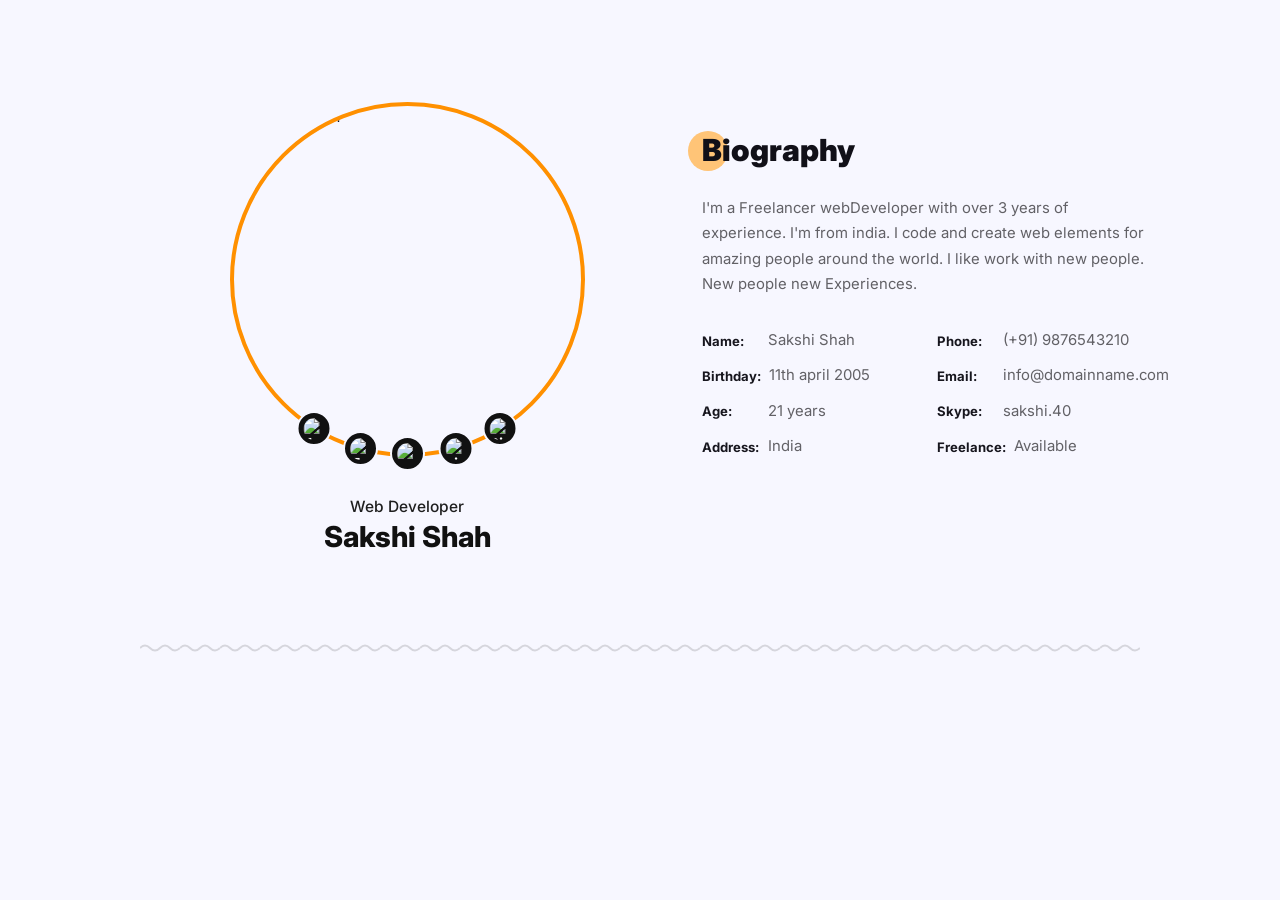
==== components/About.html @ a533b9fd "Add reusable portfolio components and styles" ====
<!DOCTYPE html>
<html lang="en">
<head>
    <meta charset="UTF-8" />
    <meta name="viewport" content="width=device-width, initial-scale=1.0" />
    <title>About</title>
    <link rel="stylesheet" href="../style/style.css" />
    <link rel="stylesheet" href="../style/about.css" />
</head>
<body>
    <section class="about" id="about">
        <div class="about-left">
            <div class="profile-wrap">
                <img src="../src/image0.png" alt="Sakshi Shah" />
                <div class="socials">
                    <a href="#" aria-label="Facebook"><img src="../src/icons/facebook.png" alt="Facebook" /></a>
                    <a href="#" aria-label="Twitter"><img src="../src/icons/twitter.png" alt="Twitter" /></a>
                    <a href="#" aria-label="Instagram"><img src="../src/icons/insta.png" alt="Instagram" /></a>
                    <a href="#" aria-label="LinkedIn"><img src="../src/icons/linkedin.png" alt="LinkedIn" /></a>
                    <a href="#" aria-label="Pinterest"><img src="../src/icons/pintrest.png" alt="Pinterest" /></a>
                </div>
            </div>
            <div class="role">Web Developer</div>
            <h3>Sakshi Shah</h3>
        </div>

        <div class="about-right">
            <div class="section-tag">Biography</div>

            <p>
                I'm a Freelancer webDeveloper with over 3 years of experience. I'm from
                india. I code and create web elements for amazing people around the world.
                I like work with new people. New people new Experiences.
            </p>

            <div class="about-grid">
                <div class="info-row">
                    <span>Name:</span>
                    <p>Sakshi Shah</p>
                </div>
                <div class="info-row">
                    <span>Phone:</span>
                    <p>(+91) 9876543210</p>
                </div>

                <div class="info-row">
                    <span>Birthday:</span>
                    <p>11th april 2005</p>
                </div>
                <div class="info-row">
                    <span>Email:</span>
                    <p>info@domainname.com</p>
                </div>

                <div class="info-row">
                    <span>Age:</span>
                    <p>21 years</p>
                </div>
                <div class="info-row">
                    <span>Skype:</span>
                    <p>sakshi.40</p>
                </div>

                <div class="info-row">
                    <span>Address:</span>
                    <p>India</p>
                </div>
                <div class="info-row">
                    <span>Freelance:</span>
                    <p>Available</p>
                </div>
            </div>
        </div>
    </section>
    <div class="about-wave about-wave-bottom" aria-hidden="true"></div>
</body>
</html>
---- style/style.css ----
@import url('https://fonts.googleapis.com/css2?family=Inter:wght@400;500;600;700;800;900&display=swap');

* {
    box-sizing: border-box;
    margin: 0;
    padding: 0;
}

html, body {
    height: 100%;
    font-family: 'Inter', 'Segoe UI', sans-serif;
    background: #f7f7ff;
    color: #111018;
    overflow-x: hidden;
    scroll-behavior: smooth;
}

my-about,
my-hero,
my-portfolio,
my-skills,
my-testimonials,
v-navbar {
    display: block;
}

.nav-toggle {
    display: none;
}

@media (max-width: 980px) {
    body .vnavbar {
        position: relative;
        width: 100%;
        height: auto;
        min-height: 68px;
        padding: 0 16px;
        border-right: 0;
        border-bottom: 1px solid rgba(0, 0, 0, 0.08);
    }

    body .vnavbar .container {
        width: 100%;
        flex-direction: row;
        justify-content: space-between;
        gap: 12px;
    }

    body .vnavbar .logo {
        width: 52px;
        height: 52px;
        flex: 0 0 52px;
    }

    body .vnavbar .logo a {
        font-size: 2rem;
    }

    body .vnavbar .nav-links {
        width: auto;
        flex: 1;
        flex-direction: row;
        justify-content: flex-end;
        gap: clamp(2px, 1.5vw, 16px);
        margin: 0;
    }

    body .vnavbar .nav-links li {
        width: 42px;
        height: 48px;
        padding: 0;
    }

    body .vnavbar .nav-links li::after {
        display: none;
    }

    body .hero,
    body .about,
    body .testimonials,
    body .skills-section,
    body .portfolio-section,
    body .contact-page {
        margin-left: 0;
    }

    body .hero {
        width: 100%;
        min-height: auto;
    }

    body .hero .container {
        min-height: auto;
        padding: 100px 28px 0;
    }

    body .hero .container::before {
        width: min(68vw, 500px);
        right: -180px;
        top: 130px;
    }

    body .hero .htop {
        height: 64px;
        gap: 16px;
        padding: 0 24px;
    }

    body .hero .htop .contact,
    body .hero .htop .email {
        font-size: 0.75rem;
    }

    body .hero .hero-image {
        position: static;
        display: block;
        width: min(500px, 100%);
        height: auto;
        margin: 28px auto 0;
        align-self: center;
    }

    body .about {
        flex-direction: column;
        align-items: center;
        gap: 36px;
        padding: 40px 28px 56px;
    }

    body .about-left,
    body .about-right {
        width: 100%;
        max-width: 680px;
    }

    body .about-left {
        order: 1;
        margin: 0;
    }

    body .about-right {
        order: 2;
        margin: 0;
        padding: 0;
    }

    body .profile-wrap {
        width: min(400px, 76vw);
        height: min(400px, 76vw);
    }

    body .testimonials {
        padding: 20px 28px 50px;
    }

    body .testimonial-card {
        flex: 0 0 100%;
        max-width: 100%;
        padding: 30px 32px;
    }

    body .skills-section {
        padding: 35px 28px 50px;
    }

    body .skills-grid {
        grid-template-columns: minmax(0, 1fr);
        gap: 32px;
    }

    body .edu-card {
        display: flex;
        width: 100%;
        height: auto;
        padding: 32px;
    }

    body .portfolio-section {
        padding: 35px 28px 60px;
    }

    body .portfolio-grid {
        column-count: 2;
        column-gap: 20px;
    }

    body .contact-page {
        padding: 28px 28px 0;
    }

    body .contact-shell {
        grid-template-columns: minmax(0, 1fr);
        gap: 32px;
    }

    body .form-panel {
        max-width: none;
        margin: 0;
    }

    body .contact-copy p {
        max-width: 100%;
    }
}

@media (max-width: 640px) {
    body .vnavbar {
        position: fixed;
        inset: 0 auto 0 0;
        z-index: 30;
        width: 72px;
        height: 100vh;
        height: 100dvh;
        min-height: 0;
        padding: 0;
        border-right: 1px solid rgba(0, 0, 0, 0.08);
        border-bottom: 0;
        transform: translateX(-100%);
        transition: transform 0.28s ease;
        background: #fff;
        visibility: hidden;
    }

    body .vnavbar .container {
        width: 100%;
        height: 100%;
        flex-direction: column;
        justify-content: flex-start;
        gap: 0;
    }

    body .vnavbar .logo {
        width: 71px;
        height: 71px;
        flex: 0 0 71px;
    }

    body .vnavbar .nav-links {
        width: 100%;
        flex: 0 0 auto;
        flex-direction: column;
        justify-content: flex-start;
        gap: 0;
        margin-top: 100px;
    }

    body .vnavbar .nav-links li {
        width: 100%;
        height: 59px;
        padding: 0;
    }

    body .vnavbar .nav-links li:not(:last-child)::after {
        display: block;
        width: 100%;
    }

    body .vnavbar.is-open {
        transform: translateX(0);
        visibility: visible;
    }

    body .nav-toggle {
        position: fixed;
        right: 16px;
        bottom: 16px;
        z-index: 31;
        display: flex;
        width: 54px;
        height: 54px;
        flex-direction: column;
        align-items: center;
        justify-content: center;
        gap: 5px;
        border: 0;
        border-radius: 50%;
        background: #ff9000;
        box-shadow: 0 5px 18px rgba(17, 16, 24, 0.16);
        cursor: pointer;
    }

    body .nav-toggle span {
        display: block;
        width: 22px;
        height: 2px;
        border-radius: 2px;
        background: #fff;
        transition: transform 0.2s ease, opacity 0.2s ease;
    }

    body .nav-toggle[aria-expanded="true"] span:first-child {
        transform: translateY(7px) rotate(45deg);
    }

    body .nav-toggle[aria-expanded="true"] span:nth-child(2) {
        opacity: 0;
    }

    body .nav-toggle[aria-expanded="true"] span:last-child {
        transform: translateY(-7px) rotate(-45deg);
    }

    body .hero {
        min-height: 100vh;
        min-height: 100svh;
    }

    body .hero .container {
        min-height: 100vh;
        min-height: 100svh;
        justify-content: center;
        padding: 86px 24px 80px;
    }

    body .hero .container::before {
        width: 120vw;
        right: -44vw;
        top: 0;
        opacity: 0.8;
    }

    body .hero .hero-image {
        position: absolute;
        inset: 0 -5% 0 auto;
        width: 110%;
        height: 100%;
        max-width: none;
        margin: 0;
        object-fit: cover;
        object-position: center bottom;
        opacity: 0.38;
        z-index: 1;
    }

    body .hero .htop {
        padding: 0 20px;
    }

    body .hero h5 {
        margin-top: 0;
    }

    body .vnavbar .nav-links a svg {
        width: 22px;
        height: 22px;
    }

    body .hero .htop {
        height: 58px;
        gap: 10px;
        padding: 0 16px;
    }

    body .hero .htop .email {
        display: none;
    }

    body .hero .htop .leguagr {
        gap: 6px;
        padding-right: 0;
    }

    body .hero .container {
        padding: 86px 20px 0;
    }

    body .hero h5,
    body .hero h1,
    body .hero ui,
    body .hero p,
    body .hero .btn {
        margin-left: 0;
    }

    body .hero h5 {
        font-size: 1rem;
    }

    body .hero h1 {
        max-width: 100%;
        font-size: clamp(2.7rem, 12vw, 4rem);
        overflow-wrap: anywhere;
    }

    body .hero ui {
        flex-wrap: wrap;
    }

    body .hero ui li {
        font-size: clamp(1.25rem, 6vw, 1.5rem);
    }

    body .hero p {
        font-size: 0.95rem;
    }

    body .hero .btn {
        padding: 12px 22px;
    }

    body .about {
        padding: 36px 20px 48px;
    }

    body .about-left {
        flex-basis: auto;
    }

    body .profile-wrap {
        width: min(315px, 76vw);
        height: min(315px, 76vw);
    }

    body .about-grid {
        grid-template-columns: minmax(0, 1fr);
        gap: 12px;
    }

    body .info-row {
        justify-content: flex-start;
        gap: 12px;
        white-space: normal;
    }

    body .info-row p {
        min-width: 0;
        white-space: normal;
        overflow-wrap: anywhere;
    }

    body .testimonials {
        padding: 10px 20px 45px;
    }

    body .testimonials .section-tag.testimonials-tag,
    body .skills-section .section-tag.skills-tag,
    body .portfolio-section .section-tag.portfolio-tag {
        font-size: 1.6rem;
    }

    body .testimonials .section-tag.testimonials-tag {
        margin-bottom: 28px;
    }

    body .testimonial-card {
        flex-direction: column;
        align-items: flex-start;
        gap: 18px;
        padding: 24px 20px;
    }

    body .testimonial-avatar {
        width: 76px;
        height: 76px;
        flex: 0 0 76px;
        margin: 0;
    }

    body .testimonial-text {
        font-size: 0.84rem;
        margin-bottom: 16px;
    }

    body .skills-section {
        padding: 25px 20px 40px;
    }

    body .skills-section .section-tag.skills-tag {
        margin-bottom: 30px;
    }

    body .skill-percent {
        min-width: 65px;
        font-size: 1.5rem;
    }

    body .skill-row {
        gap: 16px;
    }

    body .edu-card {
        padding: 28px 22px;
        gap: 26px;
    }

    body .portfolio-section {
        padding: 30px 20px 50px;
    }

    body .portfolio-filter-nav {
        gap: 12px 16px;
        margin-bottom: 30px;
    }

    body .portfolio-grid {
        column-count: 1;
        column-gap: 0;
    }

    body .portfolio-card {
        margin-bottom: 18px;
    }

    body .portfolio-overlay {
        padding: 18px;
    }

    body .modal-close {
        top: -38px;
        right: 0;
    }

    body .contact-page {
        padding: 28px 16px 0;
    }

    body .contact-shell {
        gap: 28px;
    }

    body .contact-copy h2 {
        font-size: clamp(2.1rem, 10vw, 3rem);
    }

    body .contact-item {
        align-items: flex-start;
        font-size: 0.98rem;
        overflow-wrap: anywhere;
    }

    body .field-row {
        grid-template-columns: minmax(0, 1fr);
        gap: 16px;
    }

    body .contact-form input,
    body .contact-form textarea {
        min-width: 0;
        padding: 14px 15px;
    }

    body .map-container {
        height: clamp(220px, 65vw, 360px);
        margin-bottom: 48px;
    }

    body .map-container iframe {
        display: block;
    }
}

@media (max-width: 360px) {
    body .vnavbar {
        width: 68px;
    }

    body .vnavbar .nav-links li {
        width: 100%;
    }

    body .vnavbar .nav-links a svg {
        width: 20px;
        height: 20px;
    }

    body .hero .container {
        padding-right: 16px;
        padding-left: 16px;
    }

    body .skill-percent {
        min-width: 58px;
        font-size: 1.3rem;
    }
}
---- style/about.css ----
.about {
    position: relative;
    margin-left: 71px;
    min-height: auto;
    display: flex;
    align-items: flex-start;
    justify-content: flex-start;
    gap: clamp(56px, 8vw, 108px);
    padding: 27px clamp(60px, 10.6vw, 145px) 15px;
    background: #f7f7ff;
}

.about-grid {
    display: grid;
    grid-template-columns: repeat(2, minmax(0, 1fr));
    gap: 10px 28px;
    margin-top: 31px;
}
.about-left {
    width: 385px;
    /* flex: 0 0 315px; */
    display: flex;
    margin-top: 75px;
    margin-left: 8px;
    flex-direction: column;
    align-items: center;
    justify-content: center;
}

.profile-wrap {
    position: relative;
    width: 355px;
    height: 355px;
    border-radius: 50%;
    border: 4px solid #ff9000;
    padding: 0;
    background: #f7f7ff;
    overflow: visible;
    box-shadow: none;
}

.profile-wrap img {
    width: 100%;
    height: 100%;
    object-fit: cover;
    border-radius: 50%;
    display: block;
}

.socials {
    position: absolute;
    left: 50%;
    bottom: -18px;
    transform: translateX(-50%);
    display: flex;
    align-items: center;
    gap: 4px;
}

.socials a {
    width: 35px;
    height: 35px;
    display: flex;
    align-items: center;
    justify-content: center;
    background: #111;
    color: #fff;
    border-radius: 50%;
    border: 2px solid #f7f7ff;
    text-decoration: none;
    font-size: 0.95rem;
    font-weight: 700;
    flex-shrink: 0;
}

.socials a img {
    width: 22px;
    height: 22px;

    object-fit: contain;
    display: block;

    margin: 0;
    padding: 0;
}

.socials a:nth-child(1) {
    transform: translate(-15px,-25px);
}

.socials a:nth-child(2) {
    transform: translate(-7.5px,-5px);
}

.socials a:nth-child(3) {
    transform: translate(0.5px,0px);
}

.socials a:nth-child(4) {
    transform: translate(10px,-5px);
}

.socials a:nth-child(5) {
    transform: translate(15px,-25px);
}

.role {
    margin-top: 40px;
    font-size: 0.97rem;
    color: #1f1f1f;
    font-weight: 500;
    text-align: center;
}

.about-left h3 {
    margin-top: 5px;
    font-size: 1.80rem;
    line-height: 1.1;
    font-weight: 800;
    color: #111;
    text-align: center;
}

.about-right {
    flex: 1;
    max-width: 575px;
    margin-top: 80px;
    padding-top: 23px;
}

.section-tag {
    position: relative;
    display: block;
    width: fit-content;
    font-size: 1.90rem;
    font-weight: 900;
    line-height: 1.35;
    color: #111018;
    margin: 0 0 25px;
    z-index: 0;
}

.section-tag::before {
    content: "";
    position: absolute;
    z-index: -1;
    width: 40px;
    height: 40px;
    left: -14px;
    top: 50%;
    transform: translateY(-50%);
    border-radius: 50%;
    background: #ffc477;
}

.about-right p {
    font-size: 0.93rem;
    line-height: 1.7;
    color: #626166;
    margin-bottom: 13px;
    max-width: 575px;
}

.info-row {
    display: flex;
    align-items: center;
    gap: 8px;
    padding: 0;
    border-bottom: none;
    font-size: 0.82rem;
}

.info-row span {
    color: #17161e;
    font-weight: 700;
    min-width: 58px;
    white-space: nowrap;
}

.info-row p {
    font-weight: 400;
    margin: 0;
    white-space: nowrap;
}

.about-wave {
    width: min(100%, 1000px);
    height: 12px;
    margin: 0 auto 30px;
    background-image: url("data:image/svg+xml,%3Csvg xmlns='http%3A%2F%2Fwww.w3.org%2F2000%2Fsvg' width='40' height='10' viewBox='0 0 40 10'%3E%3Cpath d='M0 5 Q5 0 10 5 T20 5 T30 5 T40 5' fill='none' stroke='%23d6d6dd' stroke-width='2'/%3E%3C/svg%3E");
    background-repeat: repeat-x;
    background-size: 40px 10px;
}

.about-wave-bottom {
    margin-top: 75px;
    margin-bottom: 73px;
}
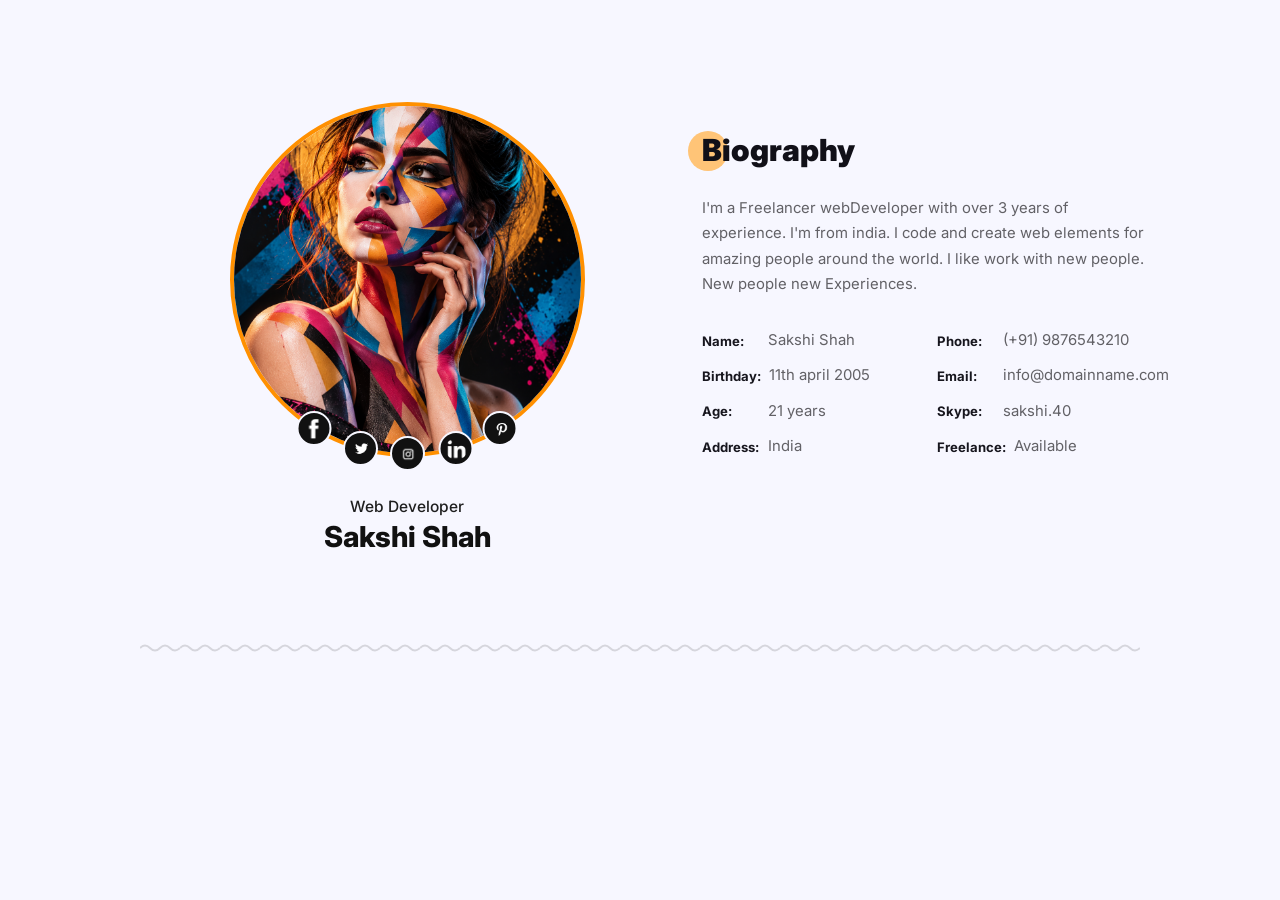
==== commit c7def66f: "add SEO for browser searh" ====
--- a/components/About.html
+++ b/components/About.html
@@ -3,6 +3,11 @@
 <head>
     <meta charset="UTF-8" />
     <meta name="viewport" content="width=device-width, initial-scale=1.0" />
+    <meta property="og:url" content="https://sacbaddy-25y2.vercel.app/">
+    <meta property="og:type" content="website">
+    <meta property="og:title" content="Sakshi Shah | About Section">
+    <meta property="og:description" content="Professional full-stack developer creating modern and responsive websites.">
+    <link rel="canonical" href="https://sacbaddy-25y2.vercel.app/">
     <title>About</title>
     <link rel="stylesheet" href="../style/style.css" />
     <link rel="stylesheet" href="../style/about.css" />
